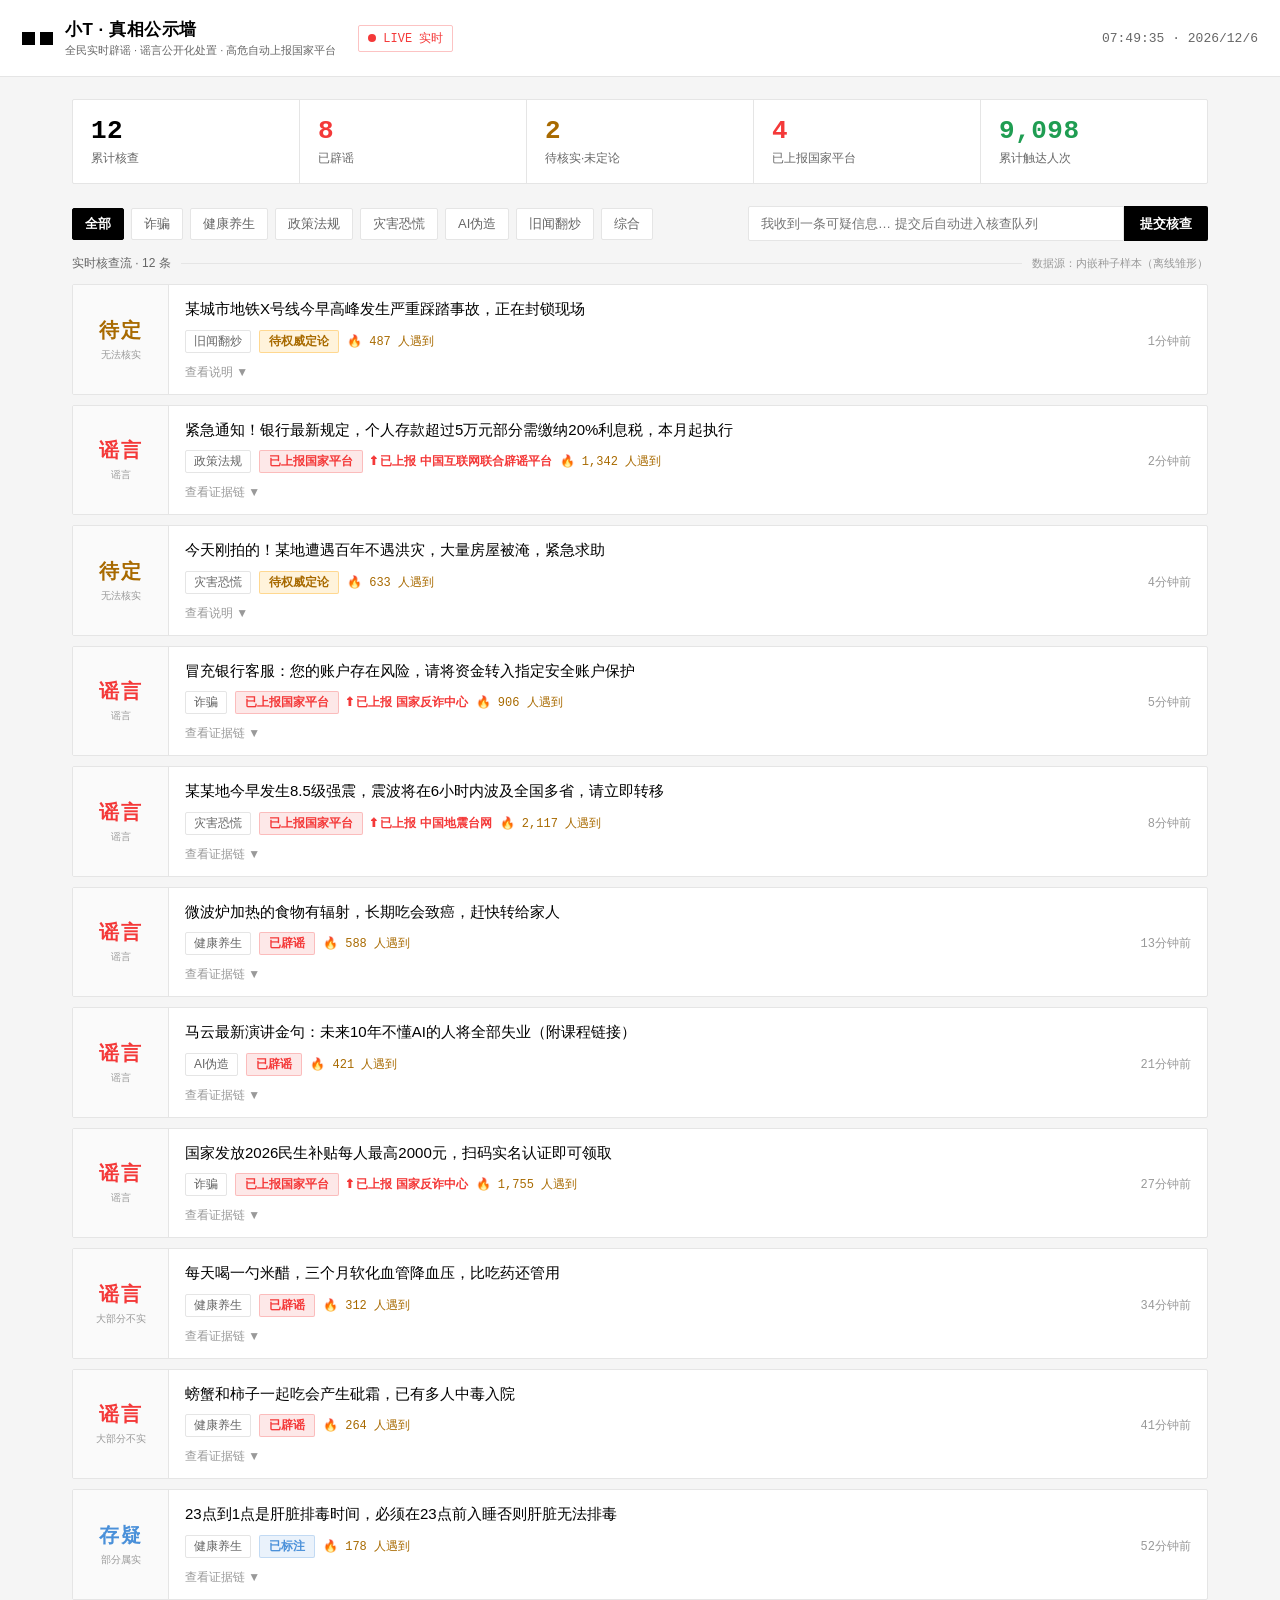
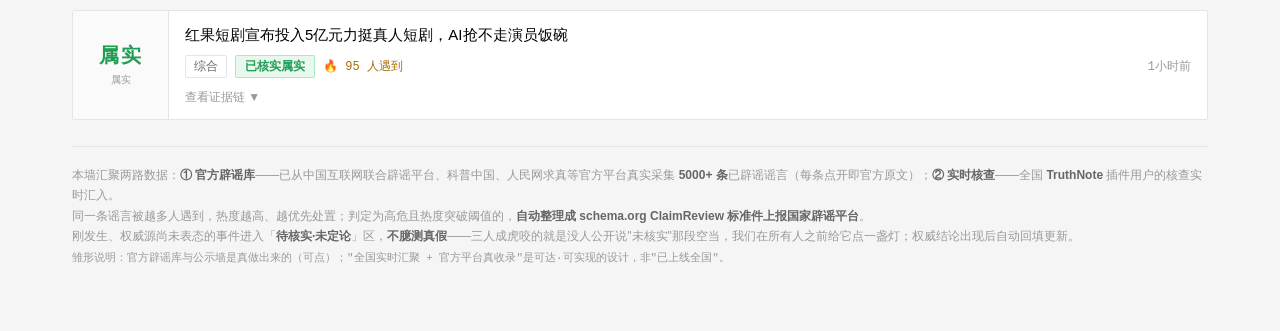
==== 前端/extension/pages/piyao-board.html @ 717dd7d2 "TruthNote · 文科松赛道三「信息真相猎人」— 多 Agent 事实核查浏览器插件 公开版：移除内部路演/策略/PM 文档与演示罐头脚本，插件改为真后端构建，重写 README（含 logo/" ====
<!doctype html>
<!-- TruthNote 真相公示墙（社会辟谣大厅）插件内打包版。
     来源：demo舞台/公开辟谣大厅.html（公示墙 lane 主权·深色大屏版）。本副本：
     ① MV3-CSP 适配：内联 <script> 拆到 piyao-board.js、内联 onsubmit 移 JS；内联 <style> 保留（MV3 允许）。
     ② 视觉改造（2026-05-31）：从深色大屏 → 浅色检测仪版，贴 小T 主视觉（白底+黑结构+三判定色+方眼睛+2px直角+阿里普惠体）。
     类名/id 与 piyao-board.js 严格对齐（只改样式值，不改结构/命名）。设置页隐私区「社会辟谣体系」用 chrome.tabs.create 打开本页。
     注：路演大屏那份 demo舞台/公开辟谣大厅.html 仍是深色，未同步（不同场景：大屏=深色戏剧 / 插件内=浅色一致）。 -->
<html lang="zh-CN">
<head>
<meta charset="utf-8" />
<meta name="viewport" content="width=device-width, initial-scale=1" />
<title>TruthNote · 真相公示墙｜全民实时辟谣</title>
<style>
  :root{
    --bg:#F5F5F5; --panel:#FFFFFF; --panel2:#FAFAFA; --line:#E5E5E5;
    --txt:#000000; --dim:#666666; --faint:#999999;
    --red:#F43939; --green:#3ECF72; --amber:#FFB020; --blue:#4A90D9;
    --red-bg:#FDE8E8; --green-bg:#E8F8ED; --amber-bg:#FFF3DB; --blue-bg:#EAF2FB;
    --green-ink:#1F9D52; --amber-ink:#A86A00; /* 白底上可读的深一档绿/琥珀（用于文字） */
    --accent:#000000;  /* 小T 主色 = 黑（不是绿） */
    --mono:"JetBrains Mono","Menlo",Consolas,monospace;
    --radius:2px;
  }
  *{box-sizing:border-box}
  html,body{margin:0;height:100%}
  body{
    background:var(--bg);
    color:var(--txt);
    font-family:"Alibaba PuHuiTi","Source Han Sans","Microsoft YaHei",-apple-system,sans-serif;
    -webkit-font-smoothing:antialiased;
  }
  .wrap{max-width:1180px;margin:0 auto;padding:0 22px 64px}

  /* ── 顶栏 ── */
  header{
    display:flex;align-items:center;gap:16px;
    padding:18px 22px;border-bottom:1px solid var(--line);
    position:sticky;top:0;z-index:5;
    background:rgba(255,255,255,.92);
    backdrop-filter:blur(6px);
  }
  .brand{display:flex;align-items:center;gap:12px}
  .logo{display:flex;align-items:center;gap:5px}
  .logo-eye{width:13px;height:13px;background:#000;display:block;animation:breathe 2s ease-in-out infinite}
  .logo-eye:nth-child(2){animation-delay:.15s}
  @keyframes breathe{0%,100%{transform:scaleY(1)}50%{transform:scaleY(.9)}}
  .brand h1{font-size:17px;margin:0;letter-spacing:.5px;color:#000;font-weight:700}
  .brand .sub{font-size:11px;color:var(--dim);margin-top:2px}
  .live{margin-left:6px;display:flex;align-items:center;gap:7px;font-family:var(--mono);
    font-size:12px;color:var(--red);border:1px solid rgba(244,57,57,.3);padding:4px 9px;border-radius:var(--radius)}
  .live .dot{width:8px;height:8px;background:var(--red);border-radius:50%;animation:pulse 1.4s infinite}
  @keyframes pulse{0%{box-shadow:0 0 0 0 rgba(244,57,57,.5)}70%{box-shadow:0 0 0 7px rgba(244,57,57,0)}100%{box-shadow:0 0 0 0 rgba(244,57,57,0)}}
  .clock{margin-left:auto;font-family:var(--mono);font-size:13px;color:var(--dim)}

  /* ── 统计条 ── */
  .stats{display:grid;grid-template-columns:repeat(5,1fr);gap:1px;background:var(--line);
    border:1px solid var(--line);margin:22px 0;border-radius:var(--radius);overflow:hidden}
  .stat{background:var(--panel);padding:16px 18px}
  .stat .n{font-family:var(--mono);font-size:26px;font-weight:700;letter-spacing:.5px;color:#000}
  .stat .l{font-size:12px;color:var(--dim);margin-top:4px}
  .stat.red .n{color:var(--red)} .stat.amber .n{color:var(--amber-ink)}
  .stat.green .n{color:var(--green-ink)} .stat.blue .n{color:var(--blue)}

  /* ── 控制区 ── */
  .controls{display:flex;flex-wrap:wrap;gap:10px;align-items:center;margin-bottom:14px}
  .chips{display:flex;flex-wrap:wrap;gap:7px}
  .chip{font-size:13px;color:var(--dim);border:1px solid var(--line);background:var(--panel);
    padding:6px 12px;cursor:pointer;user-select:none;transition:.12s;border-radius:var(--radius)}
  .chip:hover{color:var(--txt);border-color:var(--faint)}
  .chip.on{color:#fff;background:var(--accent);border-color:var(--accent);font-weight:600}
  .submit{margin-left:auto;display:flex;gap:0;min-width:330px;flex:1;max-width:460px}
  .submit input{flex:1;background:var(--panel);border:1px solid var(--line);color:var(--txt);
    padding:9px 12px;font-size:13px;outline:none;border-radius:var(--radius) 0 0 var(--radius)}
  .submit input:focus{border-color:var(--accent)}
  .submit button{background:var(--accent);color:#fff;border:none;padding:0 16px;font-weight:700;
    cursor:pointer;font-size:13px;white-space:nowrap;border-radius:0 var(--radius) var(--radius) 0}

  /* ── feed ── */
  .feed-head{display:flex;align-items:center;gap:10px;margin:6px 0 12px;color:var(--dim);font-size:12px}
  .feed-head .ln{flex:1;height:1px;background:var(--line)}
  .card{display:flex;gap:0;border:1px solid var(--line);background:var(--panel);margin-bottom:10px;
    overflow:hidden;animation:rise .35s ease;border-radius:var(--radius)}
  @keyframes rise{from{opacity:0;transform:translateY(-10px)}to{opacity:1;transform:none}}
  .card.flash{animation:flash 1.6s ease}
  @keyframes flash{0%{background:var(--green-bg)}100%{background:var(--panel)}}
  .stamp{width:96px;flex:none;display:flex;flex-direction:column;align-items:center;justify-content:center;
    gap:4px;border-right:1px solid var(--line);background:var(--panel2);padding:10px 6px}
  .stamp .big{font-size:20px;font-weight:800;letter-spacing:2px}
  .stamp .conf{font-family:var(--mono);font-size:10px;color:var(--faint)}
  .v-red .big{color:var(--red)} .v-green .big{color:var(--green-ink)}
  .v-amber .big{color:var(--amber-ink)} .v-blue .big{color:var(--blue)}
  .body{flex:1;padding:13px 16px;min-width:0}
  .claim{font-size:15px;line-height:1.5;margin:0 0 9px;color:#000}
  .meta{display:flex;flex-wrap:wrap;align-items:center;gap:8px;font-size:12px}
  .cat{color:var(--dim);border:1px solid var(--line);padding:2px 8px;border-radius:var(--radius)}
  .badge{padding:2px 9px;font-weight:600;font-size:12px;border-radius:var(--radius)}
  .b-red{color:var(--red);background:var(--red-bg);border:1px solid rgba(244,57,57,.25)}
  .b-green{color:var(--green-ink);background:var(--green-bg);border:1px solid rgba(62,207,114,.35)}
  .b-amber{color:var(--amber-ink);background:var(--amber-bg);border:1px solid rgba(255,176,32,.4)}
  .b-blue{color:var(--blue);background:var(--blue-bg);border:1px solid rgba(74,144,217,.25)}
  .report{color:var(--red);font-weight:600;display:inline-flex;align-items:center;gap:4px}
  .heat{font-family:var(--mono);color:var(--amber-ink)}
  .ago{margin-left:auto;color:var(--faint);font-family:var(--mono)}
  .evi{margin-top:10px;padding-top:10px;border-top:1px dashed var(--line);font-size:12px;display:none}
  .evi.open{display:block}
  .evi a{color:var(--blue);text-decoration:none;margin-right:14px}
  .evi a:hover{text-decoration:underline}
  .expand{cursor:pointer;color:var(--faint);font-size:12px;user-select:none;margin-top:11px}
  .expand:hover{color:var(--txt)}

  footer{margin-top:26px;padding-top:18px;border-top:1px solid var(--line);
    color:var(--faint);font-size:12px;line-height:1.7}
  footer b{color:var(--dim)}
  .toast{position:fixed;left:50%;bottom:26px;transform:translateX(-50%);
    background:#000;border:1px solid #000;color:#fff;
    padding:11px 18px;font-size:13px;box-shadow:0 8px 30px rgba(0,0,0,.25);
    opacity:0;pointer-events:none;transition:.3s;z-index:20;border-radius:var(--radius)}
  .toast.show{opacity:1;transform:translateX(-50%) translateY(-4px)}
  .src-tag{font-size:11px;color:var(--faint);font-family:var(--mono)}
</style>
</head>
<body>
<header>
  <div class="brand">
    <div class="logo" aria-hidden="true"><span class="logo-eye"></span><span class="logo-eye"></span></div>
    <div>
      <h1>小T · 真相公示墙</h1>
      <div class="sub">全民实时辟谣 · 谣言公开化处置 · 高危自动上报国家平台</div>
    </div>
  </div>
  <div class="live"><span class="dot"></span> LIVE 实时</div>
  <div class="clock" id="clock">--:--:--</div>
</header>

<div class="wrap">
  <div class="stats" id="stats"></div>

  <div class="controls">
    <div class="chips" id="chips"></div>
    <form class="submit" id="submitForm">
      <input id="submitInput" placeholder="我收到一条可疑信息… 提交后自动进入核查队列" maxlength="120" />
      <button id="submitBtn" type="button">提交核查</button>
    </form>
  </div>

  <div class="feed-head"><span id="feedCount">实时核查流</span><span class="ln"></span><span class="src-tag" id="dataSrc">数据源：种子样本</span></div>
  <div id="feed"></div>

  <footer>
    本墙汇聚两路数据：<b>① 官方辟谣库</b>——已从中国互联网联合辟谣平台、科普中国、人民网求真等官方平台真实采集 <b>5000+ 条</b>已辟谣谣言（每条点开即官方原文）；<b>② 实时核查</b>——全国 <b>TruthNote</b> 插件用户的核查实时汇入。<br>
    同一条谣言被越多人遇到，热度越高、越优先处置；判定为高危且热度突破阈值的，<b>自动整理成 schema.org ClaimReview 标准件上报国家辟谣平台</b>。<br>
    刚发生、权威源尚未表态的事件进入「<b>待核实·未定论</b>」区，<b>不臆测真假</b>——三人成虎咬的就是没人公开说"未核实"那段空当，我们在所有人之前给它点一盏灯；权威结论出现后自动回填更新。<br>
    <span class="src-tag">雏形说明：官方辟谣库与公示墙是真做出来的（可点）；"全国实时汇聚 + 官方平台真收录"是可达·可实现的设计，非"已上线全国"。</span>
  </footer>
</div>

<div class="toast" id="toast"></div>

<script src="piyao-board.js"></script>
</body>
</html>
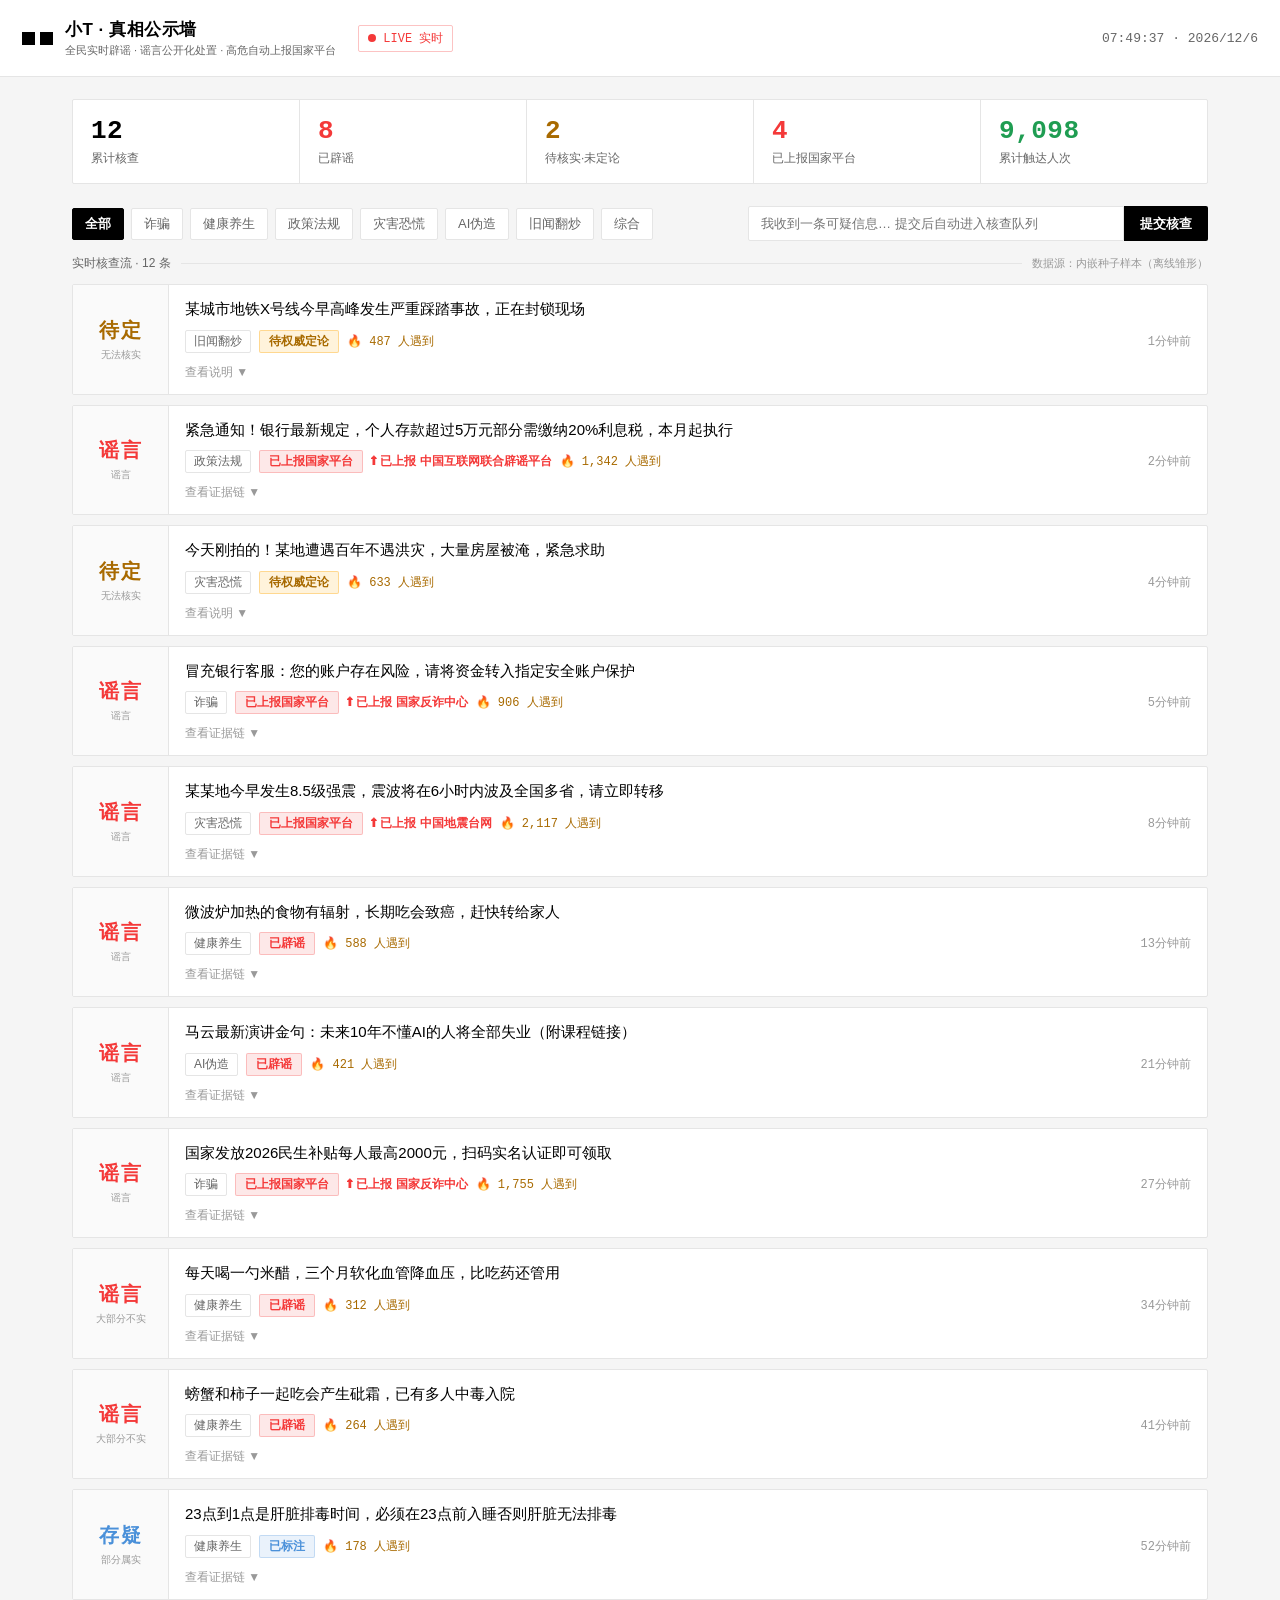
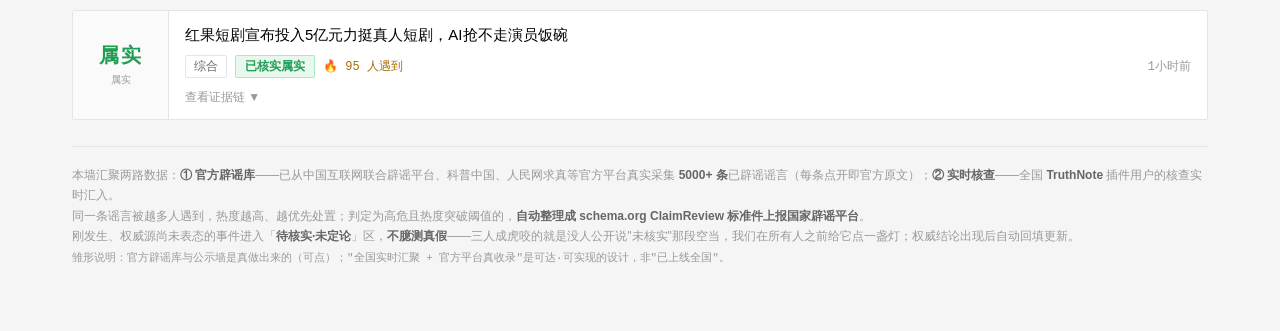
==== commit e1550a6f: "README: 新增编排逻辑（stage流水线图+INV工程契约+智能在架构里）+ 国产分层调度章节 + 在线体验（hd.aicuc.cn/tn/app 截图） Co-Authored-By: Cla" ====
--- a/前端/extension/pages/piyao-board.html
+++ b/前端/extension/pages/piyao-board.html
@@ -4,7 +4,7 @@
      ① MV3-CSP 适配：内联 <script> 拆到 piyao-board.js、内联 onsubmit 移 JS；内联 <style> 保留（MV3 允许）。
      ② 视觉改造（2026-05-31）：从深色大屏 → 浅色检测仪版，贴 小T 主视觉（白底+黑结构+三判定色+方眼睛+2px直角+阿里普惠体）。
      类名/id 与 piyao-board.js 严格对齐（只改样式值，不改结构/命名）。设置页隐私区「社会辟谣体系」用 chrome.tabs.create 打开本页。
-     注：路演大屏那份 demo舞台/公开辟谣大厅.html 仍是深色，未同步（不同场景：大屏=深色戏剧 / 插件内=浅色一致）。 -->
+     注：插件内公示墙为浅色，与产品设计语言一致。 -->
 <html lang="zh-CN">
 <head>
 <meta charset="utf-8" />
